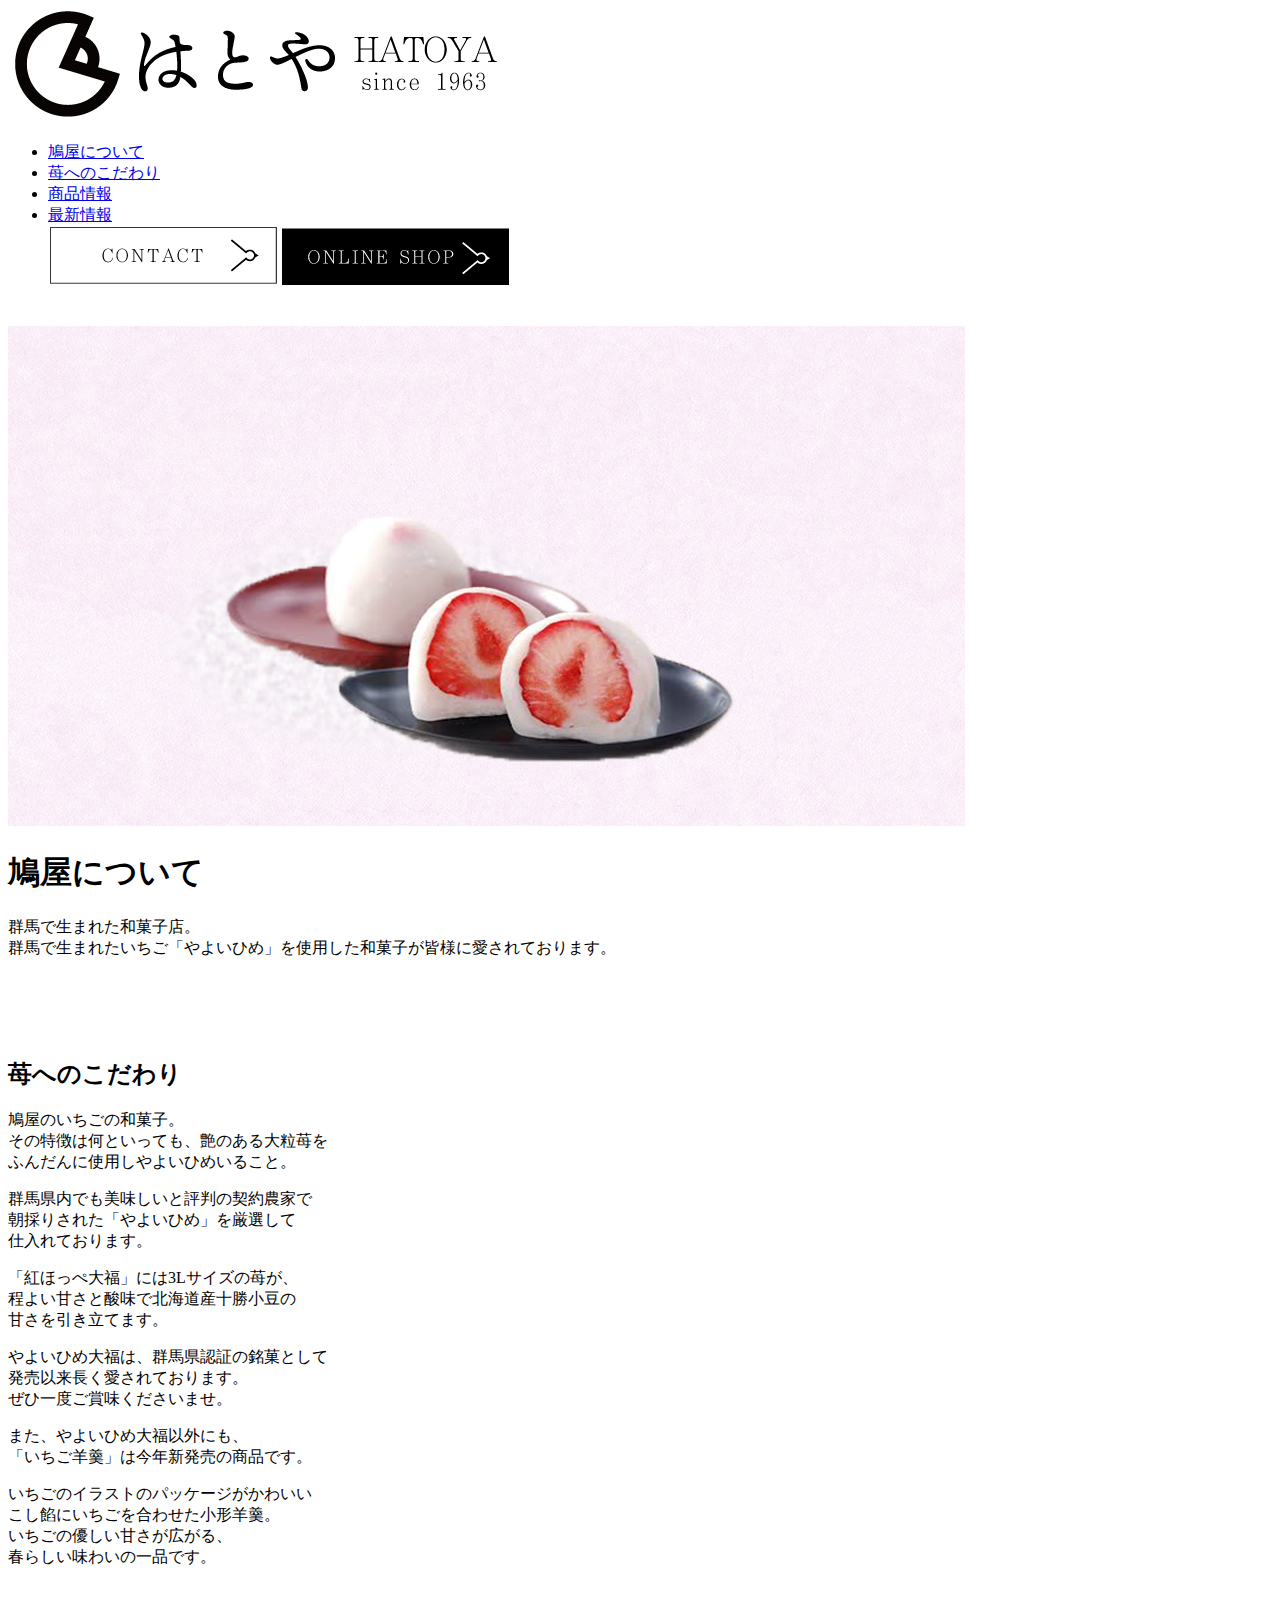
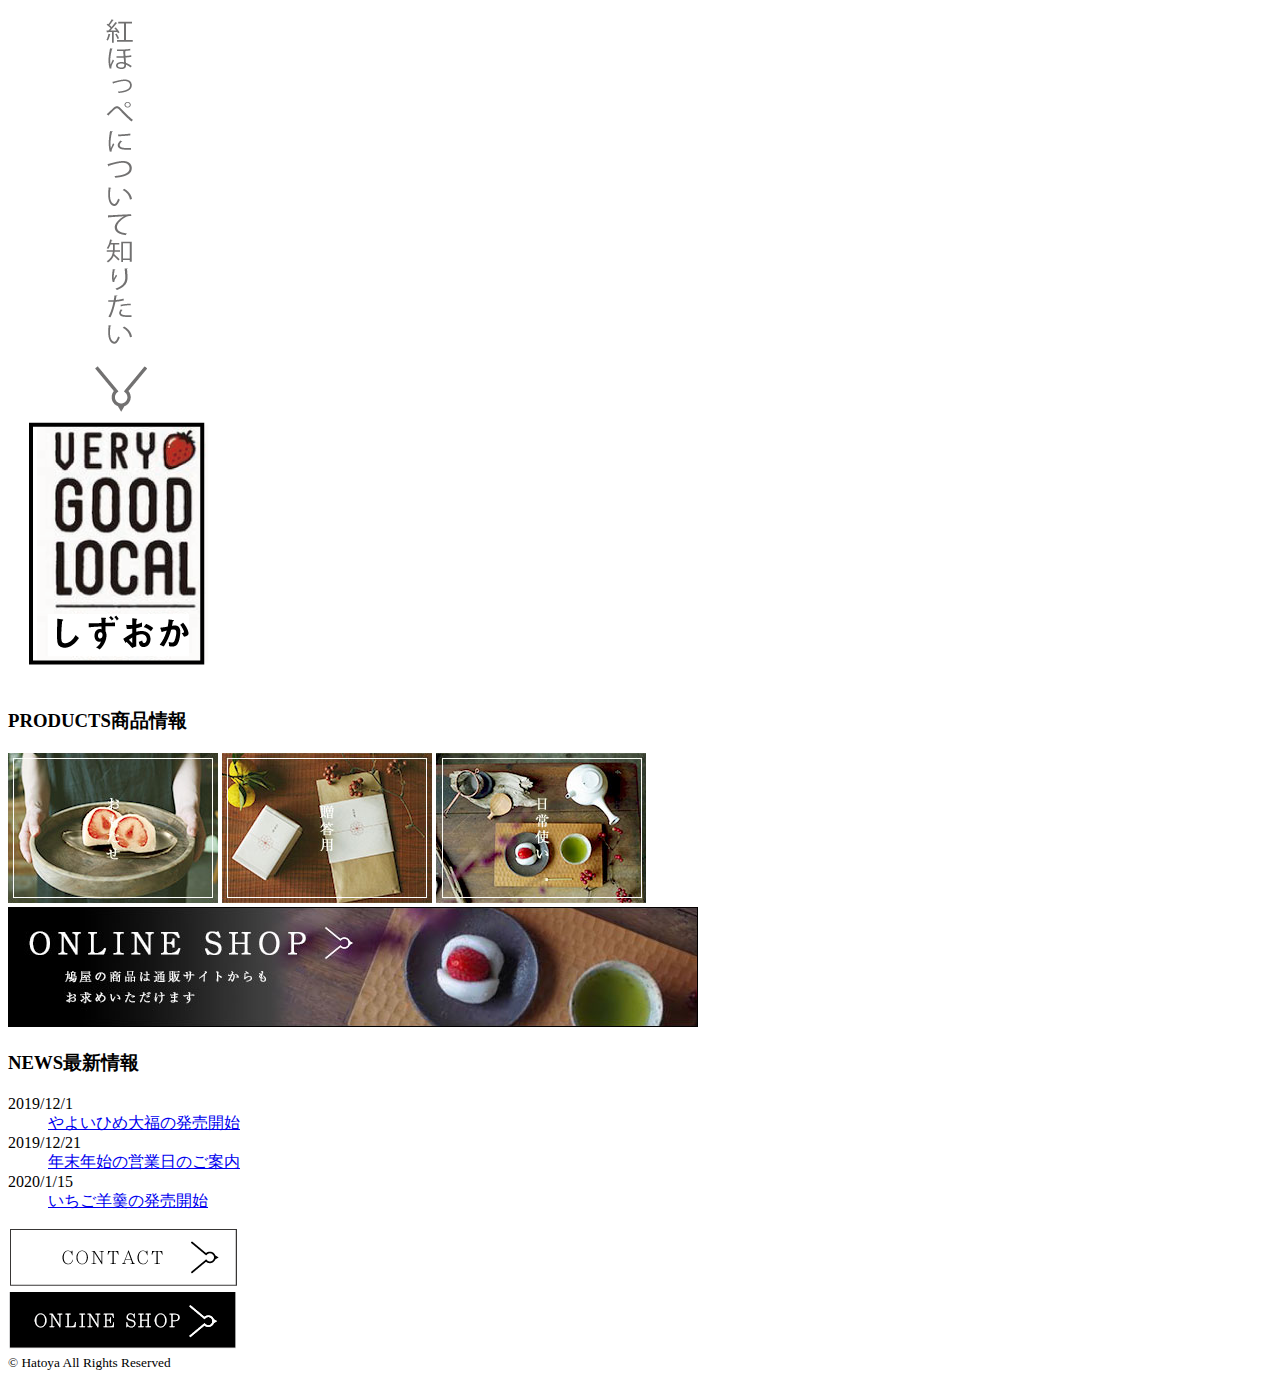
==== index.html @ 26fd4293 "HTML解除" ====
<!doctype html>
<html>
<head>
	<meta charset="utf-8">
	<meta http-equiv="X-UA-Compatible" content="IE=edge">
	<link rel="stylesheet" href="reset.css" media="all">	
	<link rel="stylesheet" href="../css/style.css" media="all">
	<link rel="shorcut icon" href="../img/TOP_image/favicon.png">
	<meta name="keywords" content="いちご,やよいひめ,いちご大福，和菓子">
<title>鳩屋（はとや）</title>
	
</head>

<body>
	<div id="wrapper">
	 <div id="header-fixed">
       <div id="header-bk">
		<header>
			<a href="#"><img src="../img/TOP_image/TOP_logo.png" alt="はとやロゴ" id="logo1"></a>
			
				<nav id="gnav">
					<ul class="link">
						<li><a href="#">鳩屋について</a></li>
						<li><a href="#">苺へのこだわり</a></li>
						<li><a href="#">商品情報</a></li>
						<li><a href="#">最新情報</a></li>
						<a href="#"><img src="../img/TOP_image/TOP_contact.png" alt="お問い合わせ" class="logo2"></a>
						<a href="#"><img src="../img/TOP_image/TOP_onlineshop.png"  alt="オンラインショッピング" class="logo3"></a>
					</ul>
				</nav>	
		</header>
		　</div>
			</div>
			  </div>
	
	<div id="main_image">
		<img src="../img/TOP_image/TOP_image.png" alt="トップ画像_いちご" id="top_strawberry">
	</div>
	
	<div id="about_us">
		<div id="about_us_text">
			<h1>鳩屋について</h1>
				<p id="text1">群馬で生まれた和菓子店。<br>
				群馬で生まれたいちご「やよいひめ」を使用した和菓子が皆様に愛されております。</p>
				<a href="#"><img src="../img/TOP_image/TOP_詳細はこちら.png" alt="詳細はこちら" id="top_detail"></a>
		</div>
	</div>
	
	<div id="top_material">
		<div id="text2">
		<div id="text3">
			<h2>苺へのこだわり</h2>
				<p>鳩屋のいちごの和菓子。<br>
				 その特徴は何といっても、艶のある大粒苺を<br>
				 ふんだんに使用しやよいひめいること。<br></p>

				 <p>群馬県内でも美味しいと評判の契約農家で<br>
				 朝採りされた「やよいひめ」を厳選して<br>
				 仕入れております。<br></p>

				 <p>「紅ほっぺ大福」には3Lサイズの苺が、<br>
				 程よい甘さと酸味で北海道産十勝小豆の<br>
				 甘さを引き立てます。<br></p>

				 <p>やよいひめ大福は、群馬県認証の銘菓として<br>
				 発売以来長く愛されております。<br>
				 ぜひ一度ご賞味くださいませ。</p>

				 <p>また、やよいひめ大福以外にも、<br>
				 「いちご羊羹」は今年新発売の商品です。<br></p>

				 <p>いちごのイラストのパッケージがかわいい<br>
				 こし餡にいちごを合わせた小形羊羹。<br>
				 いちごの優しい甘さが広がる、<br>
				 春らしい味わいの一品です。<br></p>
			
				<a href="ichigo.html"><img src="../img/TOP_image/紅ほっぺについて_21.png" alt="とちおとめについて知りたい"　id="btn_ichigo_page"></a>
			 </div>
		  	</div>
	</div>
	
	<div id="top_product">
		<h3>PRODUCTS<span class="deco1">商品情報</span></h3>
			<a href="#"><img src="../img/TOP_image/TOP_商品情報_おもたせ.jpg" alt="おもたせ" id="product_present1"></a>
			<a href="#"><img src="../img/TOP_image/TOP_商品情報_贈答用.jpg" alt="贈答用" id="product_present2"></a>
			<a href="#"><img src="../img/TOP_image/TOP_商品情報_日常使い.jpg" alt="日常用" id="product_daily"></a>
			<a href="#"><img src="../img/TOP_image/TOP_商品情報_オンラインショッピングバナー.jpg" alt="商品情報_オンラインショッピングバナー" id="product_banner"></a>
	</div>
	
	<div id="top_news">
		<h3>NEWS<span class="deco1">最新情報</span></h3>
			<dl class="news1">
				<dt>2019/12/1</dt>
				<dd><a href="#">やよいひめ大福の発売開始</a></dd>
				<dt>2019/12/21</dt>
				<dd><a href="#">年末年始の営業日のご案内</a></dd>
				<dt>2020/1/15</dt>
				<dd><a href="#">いちご羊羹の発売開始</a></dd>
			</dl>
	</div>
	
	<div class="top_bottom cf">
		<div class="bottom_contact">
			<a href="#"><img src="../img/TOP_image/bottom_contact.png" alt="お問い合わせ"></a>
		</div>
		<div class="bottom_online_shop">
			<a href="#"><img src="../img/TOP_image/bottom_onlineshop.png"  alt="オンラインショップ"></a>
		</div>
	</div>
	
	<footer>
		<small>&copy Hatoya All Rights Reserved</small>
	</footer>
</body>
</html>
---- css/style.css ----
@charset "utf-8";
/* CSS Document */

/*共通部分*/
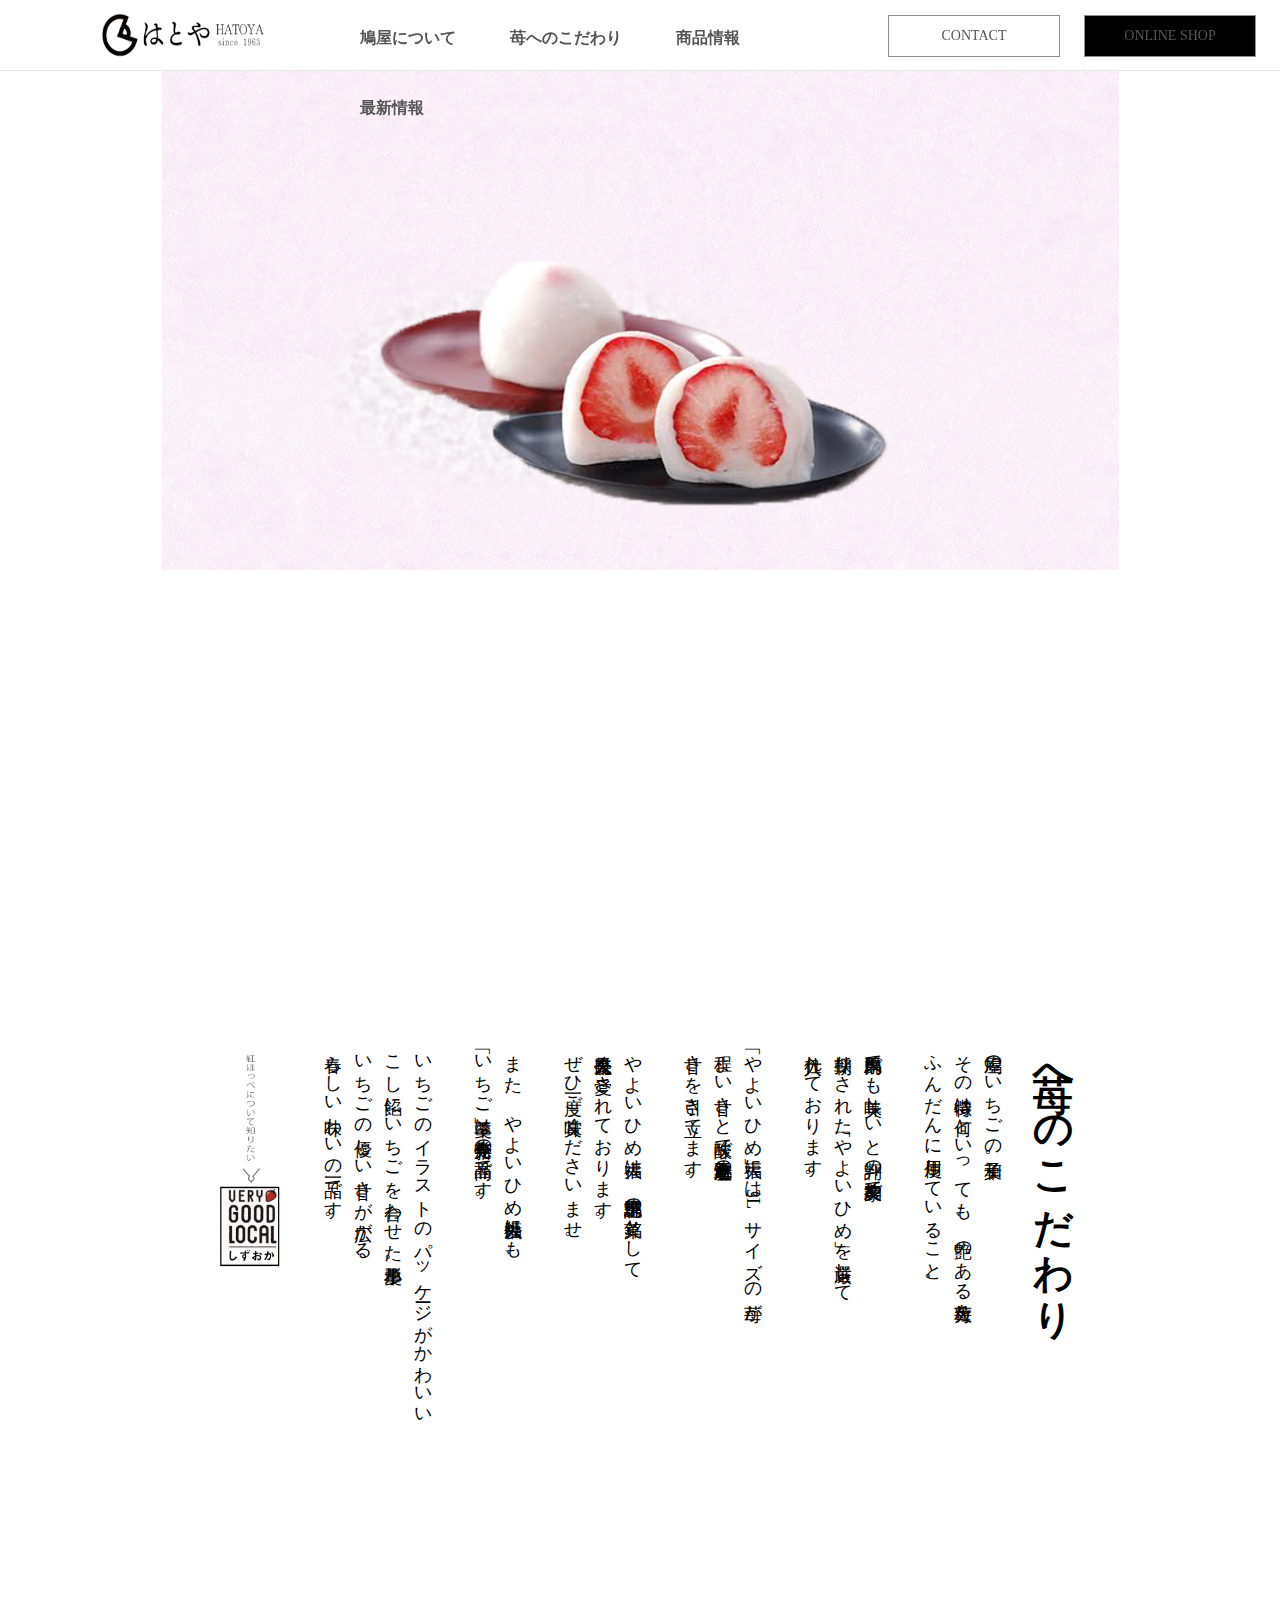
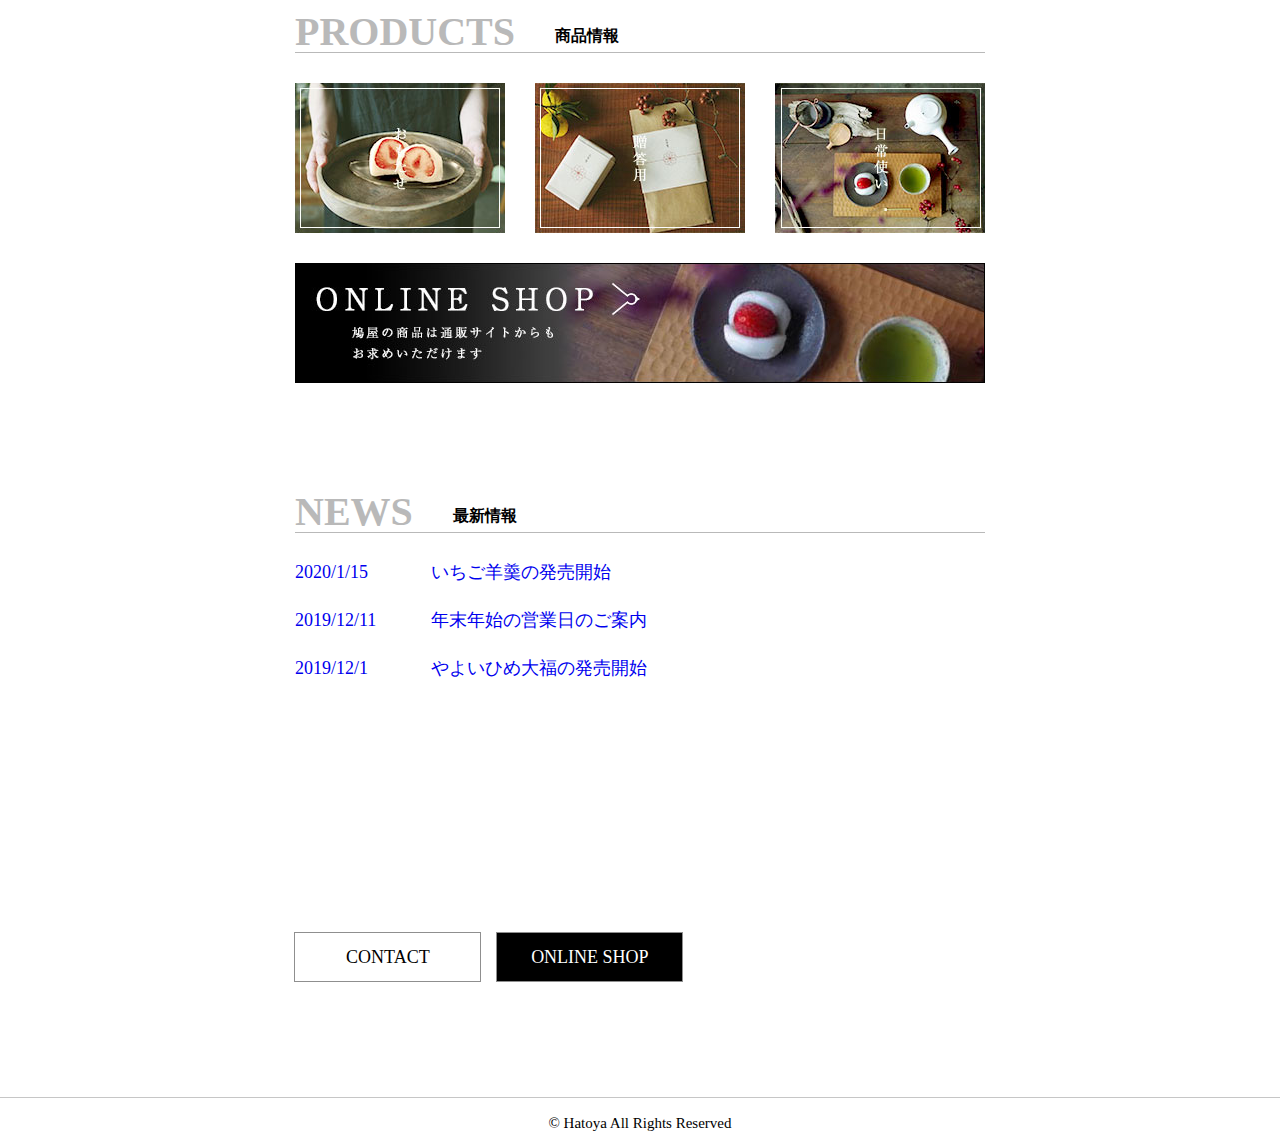
==== commit 0531f561: "netlifyへのUP" ====
--- a/index.html
+++ b/index.html
@@ -3,113 +3,144 @@
 <head>
 	<meta charset="utf-8">
 	<meta http-equiv="X-UA-Compatible" content="IE=edge">
-	<link rel="stylesheet" href="reset.css" media="all">	
-	<link rel="stylesheet" href="../css/style.css" media="all">
-	<link rel="shorcut icon" href="../img/TOP_image/favicon.png">
+    <title>鳩屋（はとや）</title>
+    <link rel="stylesheet" href="https://use.fontawesome.com/releases/v5.6.3/css/all.css">
+	<link rel="stylesheet" href="css/reset.css" media="all">
+	<link rel="stylesheet" href="css/style.css" media="all">
+	<link rel="shorcut icon" href="img/TOP_image/favicon.png">
 	<meta name="keywords" content="いちご,やよいひめ,いちご大福，和菓子">
-<title>鳩屋（はとや）</title>
-	
 </head>
 
 <body>
-	<div id="wrapper">
-	 <div id="header-fixed">
-       <div id="header-bk">
+	<div class="header-wrapper">
+	 <div class="header-fixed">
+       <div class="header-bk">
 		<header>
-			<a href="#"><img src="../img/TOP_image/TOP_logo.png" alt="はとやロゴ" id="logo1"></a>
+			<a href="#"><img src="img/TOP_image/TOP_logo.png" width="170" height="45" alt="はとやロゴ" class="logo1"></a>
 			
+            <div class="inner-wrapper">
 				<nav id="gnav">
 					<ul class="link">
 						<li><a href="#">鳩屋について</a></li>
 						<li><a href="#">苺へのこだわり</a></li>
 						<li><a href="#">商品情報</a></li>
 						<li><a href="#">最新情報</a></li>
-						<a href="#"><img src="../img/TOP_image/TOP_contact.png" alt="お問い合わせ" class="logo2"></a>
-						<a href="#"><img src="../img/TOP_image/TOP_onlineshop.png"  alt="オンラインショッピング" class="logo3"></a>
+                    </ul>
+                    <ul class="btn-wrap">
+                        <li class="btn-contact"><a href="contact.html">CONTACT</a></li>
+						<li class="btn-online"><a href="#">ONLINE SHOP</a></li>
 					</ul>
 				</nav>	
+            </div>
 		</header>
 		　</div>
 			</div>
 			  </div>
+    
+  <main>
+	<section>
+        <div id="main_image">
+            <img src="img/TOP_image/TOP_image.png" alt="トップ画像_いちご" id="top_strawberry">
+        </div>
+    </section>
+    
+    <section>
+        <div id="about_us">
+            <div class="aboutText">
+                <h1>鳩屋について</h1>
+                    <p class="text1">群馬で生まれた和菓子店。<br>
+                    群馬で生まれたいちご「やよいひめ」を使用した和菓子が皆様に愛されております。</p>
+                    <div class="btnDetail">
+                        <a href="#" class="btn-detail">詳細はこちら</a>
+                    </div>
+            </div>
+        </div>
+    </section>
 	
-	<div id="main_image">
-		<img src="../img/TOP_image/TOP_image.png" alt="トップ画像_いちご" id="top_strawberry">
-	</div>
+    <section>
+        <div id="top_material">
+            <div class="text2">
+                <div class="text3">
+                    <h2>苺へのこだわり</h2>
+                        <p>鳩屋のいちごの和菓子。<br>
+                         その特徴は何といっても、艶のある大粒苺を<br>
+                         ふんだんに使用していること。<br></p>
+
+                         <p>群馬県内でも美味しいと評判の契約農家で<br>
+                         朝採りされた「やよいひめ」を厳選して<br>
+                         仕入れております。<br></p>
+
+                         <p>「やよいひめ大福」には3Lサイズの苺が、<br>
+                         程よい甘さと酸味で北海道産十勝小豆の<br>
+                         甘さを引き立てます。<br></p>
+
+                         <p>やよいひめ大福は、群馬県認証の銘菓として<br>
+                         発売以来長く愛されております。<br>
+                         ぜひ一度ご賞味くださいませ。</p>
+
+                         <p>また、やよいひめ大福以外にも、<br>
+                         「いちご羊羹」は今年新発売の商品です。<br></p>
+
+                         <p>いちごのイラストのパッケージがかわいい<br>
+                         こし餡にいちごを合わせた小形羊羹。<br>
+                         いちごの優しい甘さが広がる、<br>
+                         春らしい味わいの一品です。<br></p>
+
+                        <a href="ichigo.html"><img src="img/TOP_image/紅ほっぺについて_21.png" width="75" height="230" alt="とちおとめについて知りたい"　class="btn_ichigo_page"></a>
+                   </div>
+              </div>
+        </div>
+    </section>
 	
-	<div id="about_us">
-		<div id="about_us_text">
-			<h1>鳩屋について</h1>
-				<p id="text1">群馬で生まれた和菓子店。<br>
-				群馬で生まれたいちご「やよいひめ」を使用した和菓子が皆様に愛されております。</p>
-				<a href="#"><img src="../img/TOP_image/TOP_詳細はこちら.png" alt="詳細はこちら" id="top_detail"></a>
-		</div>
-	</div>
+    <section>
+        <div id="top_product">
+            <h3>PRODUCTS<span class="deco1">商品情報</span></h3>
+                <a href="#"><img src="img/TOP_image/TOP_商品情報_おもたせ.jpg" alt="おもたせ" id="product_present1"></a>
+                <a href="#"><img src="img/TOP_image/TOP_商品情報_贈答用.jpg" alt="贈答用" id="product_present2"></a>
+                <a href="#"><img src="img/TOP_image/TOP_商品情報_日常使い.jpg" alt="日常用" id="product_daily"></a>
+                <a href="#"><img src="img/TOP_image/TOP_商品情報_オンラインショッピングバナー.jpg" alt="商品情報_オンラインショッピングバナー" id="product_banner"></a>
+        </div>
+    </section>
 	
-	<div id="top_material">
-		<div id="text2">
-		<div id="text3">
-			<h2>苺へのこだわり</h2>
-				<p>鳩屋のいちごの和菓子。<br>
-				 その特徴は何といっても、艶のある大粒苺を<br>
-				 ふんだんに使用しやよいひめいること。<br></p>
-
-				 <p>群馬県内でも美味しいと評判の契約農家で<br>
-				 朝採りされた「やよいひめ」を厳選して<br>
-				 仕入れております。<br></p>
-
-				 <p>「紅ほっぺ大福」には3Lサイズの苺が、<br>
-				 程よい甘さと酸味で北海道産十勝小豆の<br>
-				 甘さを引き立てます。<br></p>
-
-				 <p>やよいひめ大福は、群馬県認証の銘菓として<br>
-				 発売以来長く愛されております。<br>
-				 ぜひ一度ご賞味くださいませ。</p>
-
-				 <p>また、やよいひめ大福以外にも、<br>
-				 「いちご羊羹」は今年新発売の商品です。<br></p>
-
-				 <p>いちごのイラストのパッケージがかわいい<br>
-				 こし餡にいちごを合わせた小形羊羹。<br>
-				 いちごの優しい甘さが広がる、<br>
-				 春らしい味わいの一品です。<br></p>
-			
-				<a href="ichigo.html"><img src="../img/TOP_image/紅ほっぺについて_21.png" alt="とちおとめについて知りたい"　id="btn_ichigo_page"></a>
-			 </div>
-		  	</div>
-	</div>
+    <section class="News">
+        <div id="top_news">
+            <h3>NEWS<span class="deco1">最新情報</span></h3>
+        </div>
+        
+        <div class="newsTopics">
+            <dl>
+                <dt class="news"><a href="#">2020/1/15</a></dt>
+                <dd class="news-ttl"><a href="#">いちご羊羹の発売開始</a></dd>
+                <dt class="news"><a href="#">2019/12/11</a></dt>
+                <dd class="news-ttl"><a href="#">年末年始の営業日のご案内</a></dd>
+                <dt class="news"><a href="#">2019/12/1</a></dt>
+                <dd class="news-ttl"><a href="#">やよいひめ大福の発売開始</a></dd>          
+            </dl>
+        </div>
+    </section>
 	
-	<div id="top_product">
-		<h3>PRODUCTS<span class="deco1">商品情報</span></h3>
-			<a href="#"><img src="../img/TOP_image/TOP_商品情報_おもたせ.jpg" alt="おもたせ" id="product_present1"></a>
-			<a href="#"><img src="../img/TOP_image/TOP_商品情報_贈答用.jpg" alt="贈答用" id="product_present2"></a>
-			<a href="#"><img src="../img/TOP_image/TOP_商品情報_日常使い.jpg" alt="日常用" id="product_daily"></a>
-			<a href="#"><img src="../img/TOP_image/TOP_商品情報_オンラインショッピングバナー.jpg" alt="商品情報_オンラインショッピングバナー" id="product_banner"></a>
-	</div>
-	
-	<div id="top_news">
-		<h3>NEWS<span class="deco1">最新情報</span></h3>
-			<dl class="news1">
-				<dt>2019/12/1</dt>
-				<dd><a href="#">やよいひめ大福の発売開始</a></dd>
-				<dt>2019/12/21</dt>
-				<dd><a href="#">年末年始の営業日のご案内</a></dd>
-				<dt>2020/1/15</dt>
-				<dd><a href="#">いちご羊羹の発売開始</a></dd>
-			</dl>
-	</div>
-	
-	<div class="top_bottom cf">
-		<div class="bottom_contact">
-			<a href="#"><img src="../img/TOP_image/bottom_contact.png" alt="お問い合わせ"></a>
-		</div>
-		<div class="bottom_online_shop">
-			<a href="#"><img src="../img/TOP_image/bottom_onlineshop.png"  alt="オンラインショップ"></a>
-		</div>
-	</div>
-	
+    <section>
+        <div class="top_bottom">
+            <div class="btn-b-wrap">
+                <ul class="btn-bottom">
+                    <li class="btn-b-contact"><a href="contact.html">CONTACT</a></li>
+                    <li class="btn-b-online"><a href="#">ONLINE SHOP</a></li>
+                </ul>
+            </div>
+        </div>
+    </section>
+  </main>
+    
 	<footer>
-		<small>&copy Hatoya All Rights Reserved</small>
+		<small>&copy;  Hatoya All Rights Reserved</small>
 	</footer>
+    
+    <!-- jqueryの読み込み -->
+    <script src="https://ajax.googleapis.com/ajax/libs/jquery/3.3.1/jquery.min.js">
+    </script>
+    <script type="text/javascript" src="../js/script.js"></script>
+    <div class="pagetop arrow">
+        <a href="#main-image" class="pageTop Arrow"><span></span></a>
+    </div>
 </body>
 </html>
--- a/css/style.css
+++ b/css/style.css
@@ -2,3 +2,486 @@
 /* CSS Document */
 
 /*共通部分*/
+html {
+	font-size: 62.5%;
+}
+
+body {	
+	margin: 0 auto;
+	padding: 0;
+	list-style: none;
+	font-family: a-otf-ryumin-pr6n, serif;
+    box-sizing: border-box;
+    -webkit-font-smoothing: antialiased;
+}
+
+.header-wrapper {
+	max-width: 960px;
+	margin: 0 auto;
+}
+
+main {
+	min-height: 100%;
+	box-sizing: border-box;
+}
+
+/*ヘッダー部分*/
+.header-fixed{
+    position: fixed;           
+    top: 0px;                  
+    left: 0px;                 
+    width: 100%;               
+	height: 70px;             
+	background-color: rgba(255,255,255,0.9); 
+	border-bottom: solid 1.5px rgba(36, 29, 29, 0.1);
+}
+ 
+.header-bk{ 
+	content: "";
+	position: relative;
+}
+
+header{
+	background: url("TOP_nav_背景.jpg") repeat;
+	background-size: cover;
+	margin: 0 auto;
+
+}
+
+.logo1{
+	float: left;
+	margin: 12.5px 90px 12.5px 100px;
+}
+
+.inner-wrapper {
+    display: flex;
+    justify-content: space-between;
+    align-items: center;
+}
+
+#gnav{
+	overflow: hidden;
+    display: flex;
+}
+
+#gnav ul{
+	list-style: none;
+	margin: 3px auto;
+	color: #555555;
+	font-size: 16px;
+}
+ 
+#gnav .link li {
+	display: inline-block;
+	line-height: 70px;
+	margin-right: 50px;
+} 
+	
+#gnav li a {
+	text-decoration: none;
+	color: #555555;
+}
+
+header a:hover{
+	opacity: 0.7;
+}
+
+.link {
+    font-weight: bold;
+}
+
+.btn-wrap {
+    display: flex;
+}
+
+.btn-contact a {
+    display: inline-block;
+    width: 150px;
+    height: 40px;
+    line-height: 40px;
+    font-size: 14px;
+    color: black;
+    text-align: center;
+    background-color: white;
+    border: 1px solid #8F8F8F;
+    margin: 12px 0;
+    padding: 0 10px;
+}
+
+.btn-online a {
+    display: inline-block;
+    width: 150px;
+    height: 40px;
+    line-height: 40px;
+    font-size: 14px;
+    color: white;
+    text-align: center;
+    background-color: black;
+    border: 1px solid #8F8F8F;
+    margin: 12px 24px;
+    padding: 0 10px;
+}    
+
+/*メイン画像部分*/
+#main_image,
+#ichigo_image{
+	width: 100%;
+	text-align: center;
+	margin-top: 70px;
+}
+
+
+/*会社情報部分*/
+#about_us{
+	overflow: hidden;
+	content: "";
+	position: relative;
+	background: url("img/TOP_image/TOP_はとやについて_03.jpg") no-repeat;
+	background-position: center;
+	width: 100%;
+	height: 300px;
+	margin-top: 60px;
+	z-index: -10;
+}
+
+.aboutText {
+	color: #fff;
+	text-align: center;
+    position: absolute;
+    top: 10%;
+    left: 30%;
+}
+
+.aboutText h1 {
+    color: #fff;
+	font-size: 46px;
+    margin: 40px 0 20px;
+}
+
+.aboutText p {
+	font-size: 18px;
+	color: #fff;
+    line-height: 23px;
+}
+
+.aboutText .btnDetail {
+    margin: 30px auto 0;
+    width: 150px;
+    height: 40px;
+    border: 3px solid white;
+}
+
+.aboutText a {
+    display: block;
+    text-decoration: none;
+    line-height: 40px;
+    font-size: 16px;
+    color: white;
+    text-align: center;
+    padding: 0 15px;
+}
+
+.aboutText a:hover {
+    opacity: 0.5;
+}
+
+/*苺部分*/
+#top_material{
+	background: url("img/TOP_image/TOP_いちご背景.jpg") no-repeat;
+	background-size: cover;
+	height: 500px;
+	margin-top: 90px;
+}
+
+.text2{
+	-ms-writing-mode: tb-rl;
+    writing-mode: vertical-rl;
+	margin: 30px auto;
+	padding: 21px;
+    font-size: 1.8rem;
+ 	line-height: 3rem;
+}
+
+.text3{
+	float: left;
+	-webkit-text-orientation: mixed;
+  	text-orientation: mixed;
+}
+
+.text2 h2{
+	/*float: left;*/
+	font-size: 40px;
+	font-weight: bold;
+	color: #000;
+}
+
+.text2 p {
+    margin: 0 30px;
+}
+
+.btn_ichigo_page{
+	float: left;
+	margin: 30px;
+}
+
+/*商品情報*/
+#top_product{
+	clearfix: both;
+	overflow: hidden;
+	width: 690px;
+	height: 450px;
+	margin: 90px auto 30px;
+}
+
+#top_product a:hover {
+    opacity: 0.7;
+}
+
+#top_product h3{
+	float: left;
+	width: 960px;
+	font-size: 40px;
+	font-weight: bold;
+	color: #b9b9b9;
+	border-bottom: solid 1.5px #b9b9b9;
+    margin-bottom: 30px;
+}
+
+#top_product p{
+	float: left;
+	font-size: 18px;
+	line-height: 18px;
+	color: #000;
+}
+
+#top_product span{
+	margin-left: 40px;
+	font-size: 16px;
+	line-height: 16px;
+	vertical-align: middle;
+	color: #000;
+}
+
+#product_present1{
+	float: left;
+	margin: 0px 30px 30px 0px;
+}
+
+#product_present2{
+	float: left;
+	margin: 0px 30px 30px 0px;
+}
+
+#product_daily{
+	float: left;
+	margin: 0px 0px 30px 0px;
+}
+
+#product_banner{
+	clearfix: both;
+	text-align: center;
+}
+
+
+/*最新情報*/
+section.News {
+	overflow: hidden;
+	width: 690px;
+	margin: 0px auto;
+	font-size: 18px;
+}
+
+#top_news h3{
+	float: left;
+	width: 960px;
+	font-size: 40px;
+	font-weight: bold;
+	color: #b9b9b9;
+	border-bottom: solid 1.5px #b9b9b9;
+    margin-bottom: 30px;
+}
+
+#top_news span{
+	margin-left: 40px;
+	font-size: 16px;
+	line-height: 16px;
+	vertical-align: middle;
+	color: #000;
+}
+
+.newsTopics {
+    height: 7.5vw;
+    color: #b9b9b9;
+}
+
+.newsTopics a {
+    text-decoration: none;
+}
+
+.newsTopics a:hover {
+	opacity: 0.7;
+}
+
+.newsTopics dl {
+    padding: 30px 0;
+}
+
+.newsTopics dt {
+padding-bottom: 30px;
+}
+
+.newsTopics dd {
+    padding-bottom: 30px;
+    padding-left: 60px;
+}
+
+/*レシポンシブ対応*/
+@media screen and (min-width: 768px) {
+.newsTopics dt {
+clear: left;
+float: left;
+width: 10%;
+}
+.newsTopics dd {
+margin-left: 11%;
+}
+}
+
+
+/*バナー部分*/
+.top_bottom {
+	content: "";
+	position: relative;
+	overflow: hidden;
+	width: 100%;
+	height: 300px;
+	background: url("img/TOP_image/bottom_banner.png") no-repeat;
+	background-position: center;
+	margin: 60px 0 0;
+}
+
+.btn-b-wrap {
+    position: absolute;
+    top: 55%;
+    left: 23%;
+}
+
+.btn-b-wrap ul {
+    list-style: none;
+    display: flex;
+    justify-content: space-around;
+}
+
+.btn-b-wrap a {
+    text-decoration: none;
+}
+
+.btn-b-wrap a:hover {
+    opacity: 0.7;
+}
+
+.btn-b-contact a {
+    display: inline-block;
+    width: 165px;
+    height: 48px;
+    line-height: 48px;
+    font-size: 18px;
+    color: black;
+    text-align: center;
+    background-color: white;
+    border: 1px solid #8F8F8F;
+    padding: 0 10px;
+}
+
+.btn-b-online a {
+    display: inline-block;
+    width: 165px;
+    height: 48px;
+    line-height: 48px;
+    font-size: 18px;
+    color: white;
+    text-align: center;
+    background-color: black;
+    border: 1px solid #8F8F8F;
+    padding: 0 10px;
+    margin-left: 15px;
+}    
+
+/*フッター部分*/
+footer {
+	overflow: hidden;
+	height: 50px;
+    font-size: 1.5rem;
+	line-height: 50px;
+	text-align: center;
+	border-top: 1px solid rgba(192,192,192,0.9);
+    margin-top: 30px;
+}
+
+
+/*スクリプト部分*/
+/*.Arrow{
+    position: relative;
+    display: inline-block;
+    padding: 0 0 0 16px;
+    color: #000;
+    vertical-align: middle;
+    text-decoration: none;
+    font-size: 15px;
+}
+
+.Arrow::before,
+.Arrow::after{
+    position: absolute;
+    top: 0;
+    bottom: 0;
+    left: 0;
+    margin: auto;
+    content: "";
+    vertical-align: middle;
+}
+
+.pageTop::before{
+    left: 3px;
+    width: 4px;
+    height: 4px;
+    border-top: 1px solid #7a0;
+    border-right: 1px solid #7a0;
+    -webkit-transform: rotate(45deg);
+    transform: rotate(45deg);
+}*/
+
+.pagetop{
+  width: 50px;
+  height: 50px;
+  position: fixed;
+  right: 50px;
+  bottom: 150px;
+  background: #b9b9b9;
+  opacity: 0.6;
+  border-radius: 50%;
+}
+.pagetop a{
+  position: relative;
+  display: block;
+  width: 50px;
+  height: 50px;
+  text-decoration: none;
+  text-align: center;
+}
+
+.pagetop a::before{
+  font-family: "Font Awesome 5 Free";
+  content: '\f106';
+  font-weight: 900;
+  font-size: 25px;
+  color: #fff;
+  position: absolute;
+  width: 25px;
+  height: 25px;
+  top: 10px;
+  bottom: 10px;
+  right: 0;
+  left: 0;
+  margin: auto;
+}
